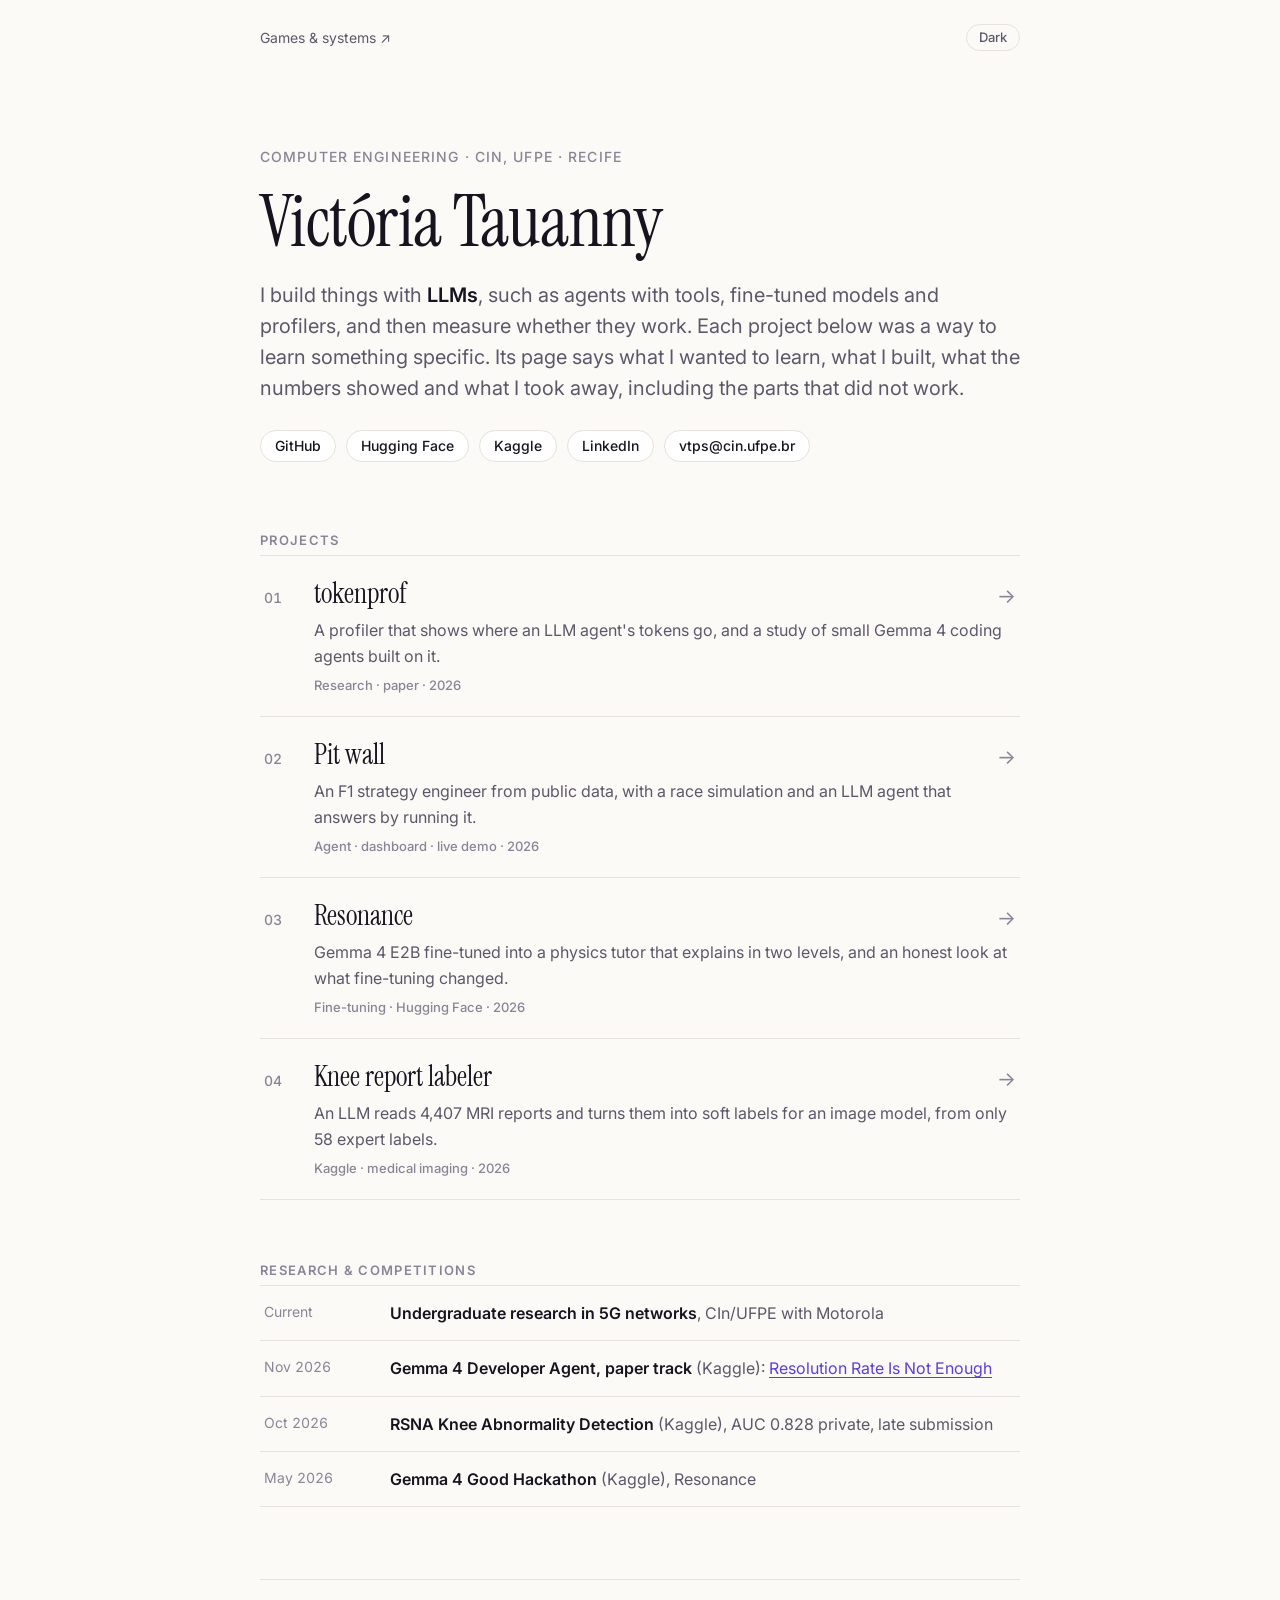
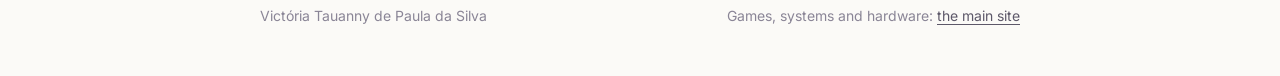
==== ai/index.html @ d6186403 "Página de IA: lista de projetos e uma página por projeto, novo visual" ====
<!doctype html>
<html lang="en">
<head>
<meta charset="utf-8">
<meta name="viewport" content="width=device-width, initial-scale=1">
<title>Victória Tauanny · AI &amp; ML</title>
<meta name="description" content="LLM agents, fine-tuning, profiling and evaluation: projects by Victória Tauanny.">
<link rel="preconnect" href="https://fonts.googleapis.com">
<link rel="preconnect" href="https://fonts.gstatic.com" crossorigin>
<link rel="stylesheet" href="https://fonts.googleapis.com/css2?family=Instrument+Serif&family=Inter:wght@400;500;600&display=swap">
<link rel="stylesheet" href="style.css">
<script>try{var t=localStorage.getItem("theme");if(t==="dark"||t==="light")document.documentElement.setAttribute("data-theme",t)}catch(e){}</script>
</head>
<body>
<div class="page">
  <div class="topbar">
    <a href="../">Games &amp; systems ↗</a>
    <button class="theme" id="theme-toggle" type="button" aria-label="Switch between light and dark theme">Dark</button>
  </div>

  <header class="hero">
    <div class="kicker">Computer Engineering · CIn, UFPE · Recife</div>
    <h1>Victória Tauanny</h1>
    <p class="lede">I build things with <strong>LLMs</strong>, such as agents with tools, fine-tuned models and profilers, and then measure whether they work. Each project below was a way to learn something specific. Its page says what I wanted to learn, what I built, what the numbers showed and what I took away, including the parts that did not work.</p>
    <div class="links">
      <a class="pill" href="https://github.com/victoriaT19" target="_blank" rel="noopener">GitHub</a>
      <a class="pill" href="https://huggingface.co/vtaua" target="_blank" rel="noopener">Hugging Face</a>
      <a class="pill" href="https://www.kaggle.com/victoriatauanny" target="_blank" rel="noopener">Kaggle</a>
      <a class="pill" href="https://www.linkedin.com/in/victoria-tauanny/" target="_blank" rel="noopener">LinkedIn</a>
      <a class="pill" href="mailto:vtps@cin.ufpe.br">vtps@cin.ufpe.br</a>
    </div>
  </header>

  <div class="section-label">Projects</div>
  <ul class="projects">
    <li><a href="tokenprof/">
      <span class="n">01</span><span class="t">tokenprof</span><span class="go" aria-hidden="true">→</span>
      <span class="d">A profiler that shows where an LLM agent's tokens go, and a study of small Gemma 4 coding agents built on it.</span>
      <span class="m">Research · paper · 2026</span>
    </a></li>
    <li><a href="pit-wall/">
      <span class="n">02</span><span class="t">Pit wall</span><span class="go" aria-hidden="true">→</span>
      <span class="d">An F1 strategy engineer from public data, with a race simulation and an LLM agent that answers by running it.</span>
      <span class="m">Agent · dashboard · live demo · 2026</span>
    </a></li>
    <li><a href="resonance/">
      <span class="n">03</span><span class="t">Resonance</span><span class="go" aria-hidden="true">→</span>
      <span class="d">Gemma 4 E2B fine-tuned into a physics tutor that explains in two levels, and an honest look at what fine-tuning changed.</span>
      <span class="m">Fine-tuning · Hugging Face · 2026</span>
    </a></li>
    <li><a href="knee-report-labeler/">
      <span class="n">04</span><span class="t">Knee report labeler</span><span class="go" aria-hidden="true">→</span>
      <span class="d">An LLM reads 4,407 MRI reports and turns them into soft labels for an image model, from only 58 expert labels.</span>
      <span class="m">Kaggle · medical imaging · 2026</span>
    </a></li>
  </ul>

  <div class="section-label">Research &amp; competitions</div>
  <ul class="plain">
    <li><span class="when">Current</span><span class="what"><b>Undergraduate research in 5G networks</b>, CIn/UFPE with Motorola</span></li>
    <li><span class="when">Nov 2026</span><span class="what"><b>Gemma 4 Developer Agent, paper track</b> (Kaggle): <a href="https://www.kaggle.com/competitions/gemma-4-developer-agent-paper/writeups/resolution-rate-is-not-enough-profiling-small-gem" target="_blank" rel="noopener">Resolution Rate Is Not Enough</a></span></li>
    <li><span class="when">Oct 2026</span><span class="what"><b>RSNA Knee Abnormality Detection</b> (Kaggle), AUC 0.828 private, late submission</span></li>
    <li><span class="when">May 2026</span><span class="what"><b>Gemma 4 Good Hackathon</b> (Kaggle), Resonance</span></li>
  </ul>

  <footer>
    <span>Victória Tauanny de Paula da Silva</span>
    <span>Games, systems and hardware: <a href="../">the main site</a></span>
  </footer>
</div>
<script src="site.js"></script>
</body>
</html>
---- ai/style.css ----
/* AI & ML pages: editorial and quiet. Serif display, sans body, one accent. */
:root {
  --bg: #fbfaf7; --surface: #ffffff; --ink: #17141f; --muted: #5d5869; --faint: #8a8596;
  --line: #e6e2dc; --accent: #5b3fd6; --accent-soft: #efebff; --mark: #fff3b0;
  --f-display: "Instrument Serif", Georgia, "Times New Roman", serif;
  --f-body: "Inter", "Segoe UI", system-ui, sans-serif;
  color-scheme: light;
}
:root[data-theme="dark"] {
  --bg: #100e16; --surface: #17141f; --ink: #f2f0f7; --muted: #b3aec0; --faint: #847f92;
  --line: #2a2634; --accent: #a996ff; --accent-soft: #221d36; --mark: #3a3420;
  color-scheme: dark;
}
@media (prefers-color-scheme: dark) {
  :root:not([data-theme="light"]) {
    --bg: #100e16; --surface: #17141f; --ink: #f2f0f7; --muted: #b3aec0; --faint: #847f92;
    --line: #2a2634; --accent: #a996ff; --accent-soft: #221d36; --mark: #3a3420;
    color-scheme: dark;
  }
}

* { box-sizing: border-box; }
html { scroll-behavior: smooth; }
body {
  margin: 0; background: var(--bg); color: var(--ink);
  font: 400 17px/1.65 var(--f-body);
  padding-left: max(20px, env(safe-area-inset-left, 0px));
  padding-right: max(20px, env(safe-area-inset-right, 0px));
  -webkit-font-smoothing: antialiased;
}
a { color: var(--accent); text-decoration-thickness: 1px; text-underline-offset: 3px; }
a:hover { text-decoration-thickness: 2px; }
a:focus-visible, button:focus-visible { outline: 2px solid var(--accent); outline-offset: 3px; border-radius: 4px; }
.page { max-width: 760px; margin: 0 auto; }

.topbar { display: flex; justify-content: space-between; align-items: center; gap: 16px; padding-block: 24px 0; font-size: 14px; }
.topbar a { color: var(--muted); text-decoration: none; }
.topbar a:hover { color: var(--ink); }
.theme { background: none; border: 1px solid var(--line); color: var(--muted); border-radius: 999px; padding: 6px 12px; font: 500 13px/1 var(--f-body); cursor: pointer; }
.theme:hover { color: var(--ink); border-color: var(--muted); }

h1, h2 { font-family: var(--f-display); font-weight: 400; letter-spacing: -0.01em; }
h1 { font-size: clamp(44px, 8vw, 72px); line-height: 1.02; margin: 0; text-wrap: balance; }
h2 { font-size: 32px; line-height: 1.15; margin: 56px 0 14px; }
h3 { font: 600 17px/1.4 var(--f-body); margin: 28px 0 6px; }
p { margin: 0 0 14px; }
.kicker { font: 500 14px/1.4 var(--f-body); color: var(--faint); text-transform: uppercase; letter-spacing: .08em; margin-bottom: 18px; }
.lede { font-size: 20px; line-height: 1.55; color: var(--muted); margin: 22px 0 0; max-width: 40em; }
.lede strong { color: var(--ink); font-weight: 600; }

/* Links row */
.links { display: flex; flex-wrap: wrap; gap: 8px 10px; margin-top: 26px; }
.pill { display: inline-flex; align-items: center; gap: 6px; padding: 8px 14px; border: 1px solid var(--line); border-radius: 999px;
  color: var(--ink); text-decoration: none; font: 500 14px/1 var(--f-body); background: var(--surface); }
.pill:hover { border-color: var(--accent); color: var(--accent); }
.pill.primary { background: var(--accent); border-color: var(--accent); color: var(--bg); }
.pill.primary:hover { filter: brightness(1.08); color: var(--bg); }

header.hero { padding-block: clamp(48px, 9vw, 96px) 8px; }

/* Index: project list */
.section-label { font: 600 13px/1 var(--f-body); color: var(--faint); text-transform: uppercase; letter-spacing: .1em; margin: 64px 0 8px; }
.projects { list-style: none; margin: 0; padding: 0; border-top: 1px solid var(--line); }
.projects li { border-bottom: 1px solid var(--line); }
.projects a { display: grid; grid-template-columns: 34px minmax(0, 1fr) auto; gap: 4px 16px; align-items: baseline;
  padding: 22px 4px; text-decoration: none; color: var(--ink); transition: background .15s; }
.projects a:hover { background: var(--accent-soft); }
.projects .n { font: 500 14px/1 var(--f-body); color: var(--faint); font-variant-numeric: tabular-nums; }
.projects .t { font: 400 28px/1.15 var(--f-display); }
.projects .go { font-size: 20px; color: var(--faint); transition: transform .15s, color .15s; }
.projects a:hover .go { transform: translateX(4px); color: var(--accent); }
.projects .d { grid-column: 2 / 4; color: var(--muted); font-size: 16px; }
.projects .m { grid-column: 2 / 4; font: 500 13px/1.4 var(--f-body); color: var(--faint); margin-top: 2px; }

.plain { list-style: none; margin: 0; padding: 0; border-top: 1px solid var(--line); }
.plain li { display: grid; grid-template-columns: 110px minmax(0, 1fr); gap: 2px 16px; padding: 14px 4px; border-bottom: 1px solid var(--line); font-size: 16px; }
.plain .when { color: var(--faint); font-size: 14px; font-variant-numeric: tabular-nums; }
.plain .what { color: var(--muted); }
.plain .what b { color: var(--ink); font-weight: 600; }

/* Project page */
.back { font-size: 14px; }
.facts { display: grid; grid-template-columns: repeat(auto-fit, minmax(min(100%, 200px), 1fr)); gap: 1px; margin-top: 40px;
  background: var(--line); border: 1px solid var(--line); border-radius: 14px; overflow: hidden; }
.fact { background: var(--surface); padding: 18px 20px; }
.fact b { display: block; font: 400 34px/1.05 var(--f-display); color: var(--ink); font-variant-numeric: tabular-nums; }
.fact span { display: block; font-size: 14px; line-height: 1.45; color: var(--muted); margin-top: 6px; }
.prose ul, .prose ol { padding-left: 22px; margin: 0 0 14px; }
.prose li { margin-bottom: 6px; }
.prose li::marker { color: var(--faint); }
.prose strong { font-weight: 600; }
.prose mark { background: var(--mark); color: inherit; padding: 0 2px; border-radius: 3px; }
.learned { list-style: none; padding: 0; counter-reset: l; }
.learned li { counter-increment: l; position: relative; padding-left: 40px; margin-bottom: 14px; }
.learned li::before { content: counter(l); position: absolute; left: 0; top: 1px; width: 26px; height: 26px; border-radius: 50%;
  background: var(--accent-soft); color: var(--accent); font: 600 13px/26px var(--f-body); text-align: center; }
table { width: 100%; border-collapse: collapse; font-size: 15px; margin: 6px 0 18px; font-variant-numeric: tabular-nums; }
th, td { text-align: left; padding: 9px 10px; border-bottom: 1px solid var(--line); vertical-align: top; }
th { font-weight: 600; color: var(--muted); font-size: 13px; text-transform: uppercase; letter-spacing: .05em; }
td.num, th.num { text-align: right; }
.table-wrap { overflow-x: auto; }
.tags { display: flex; flex-wrap: wrap; gap: 6px; margin-top: 10px; padding: 0; list-style: none; }
.tags li { font: 500 13px/1 var(--f-body); color: var(--muted); padding: 6px 10px; border-radius: 999px; background: var(--accent-soft); }
.next { display: flex; justify-content: space-between; gap: 16px; flex-wrap: wrap; margin-top: 64px; padding-top: 22px; border-top: 1px solid var(--line); font-size: 15px; }

footer { margin-top: 72px; padding-block: 24px 48px; border-top: 1px solid var(--line); color: var(--faint); font-size: 14px;
  display: flex; flex-wrap: wrap; justify-content: space-between; gap: 10px; }
footer a { color: var(--muted); }

@media (max-width: 560px) {
  .projects a { grid-template-columns: minmax(0, 1fr) auto; }
  .projects .n { display: none; }
  .projects .d, .projects .m { grid-column: 1 / 3; }
  .plain li { grid-template-columns: minmax(0, 1fr); }
  h2 { font-size: 28px; margin-top: 44px; }
}
@media (prefers-reduced-motion: reduce) { * { transition: none !important; scroll-behavior: auto !important; } }
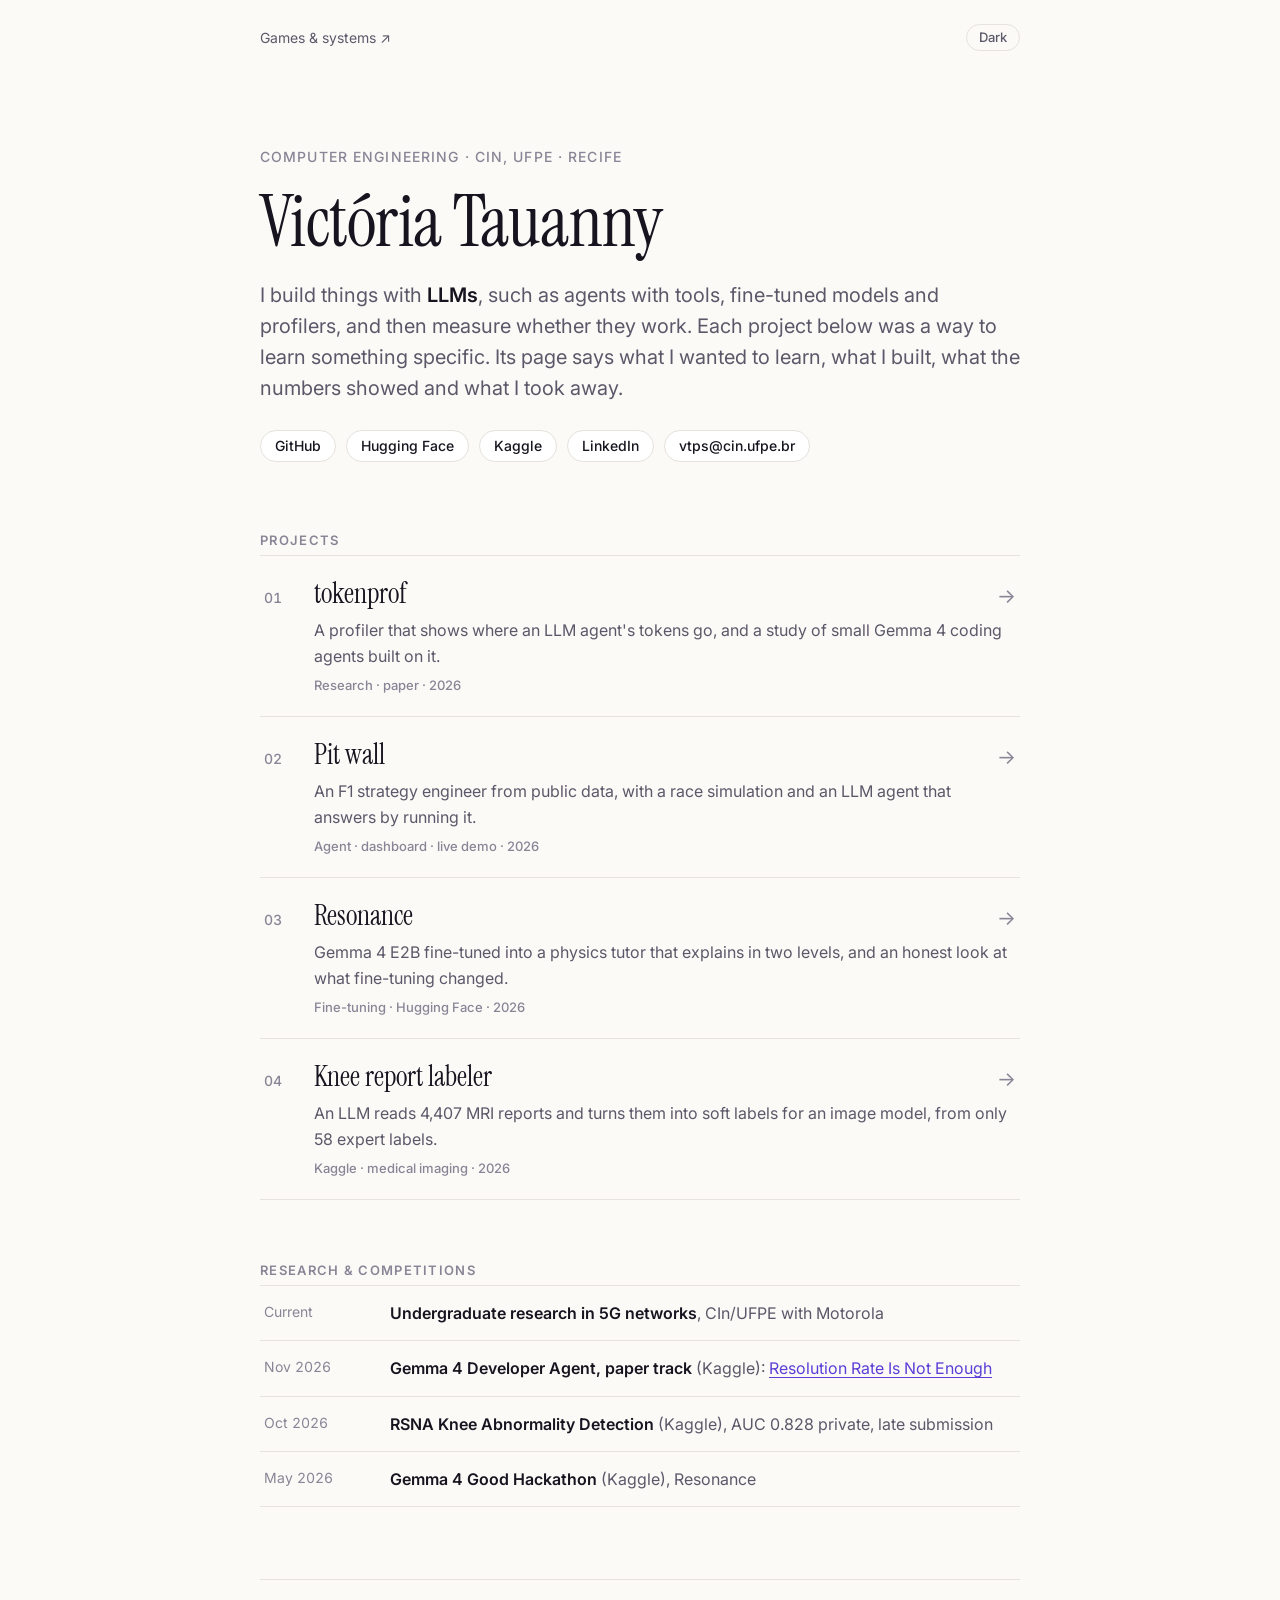
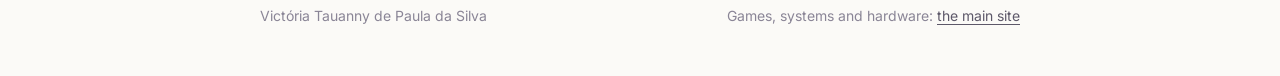
==== commit 604f6cd6: "Página de IA: texto de abertura mais curto" ====
--- a/ai/index.html
+++ b/ai/index.html
@@ -21,7 +21,7 @@
   <header class="hero">
     <div class="kicker">Computer Engineering · CIn, UFPE · Recife</div>
     <h1>Victória Tauanny</h1>
-    <p class="lede">I build things with <strong>LLMs</strong>, such as agents with tools, fine-tuned models and profilers, and then measure whether they work. Each project below was a way to learn something specific. Its page says what I wanted to learn, what I built, what the numbers showed and what I took away, including the parts that did not work.</p>
+    <p class="lede">I build things with <strong>LLMs</strong>, such as agents with tools, fine-tuned models and profilers, and then measure whether they work. Each project below was a way to learn something specific. Its page says what I wanted to learn, what I built, what the numbers showed and what I took away.</p>
     <div class="links">
       <a class="pill" href="https://github.com/victoriaT19" target="_blank" rel="noopener">GitHub</a>
       <a class="pill" href="https://huggingface.co/vtaua" target="_blank" rel="noopener">Hugging Face</a>
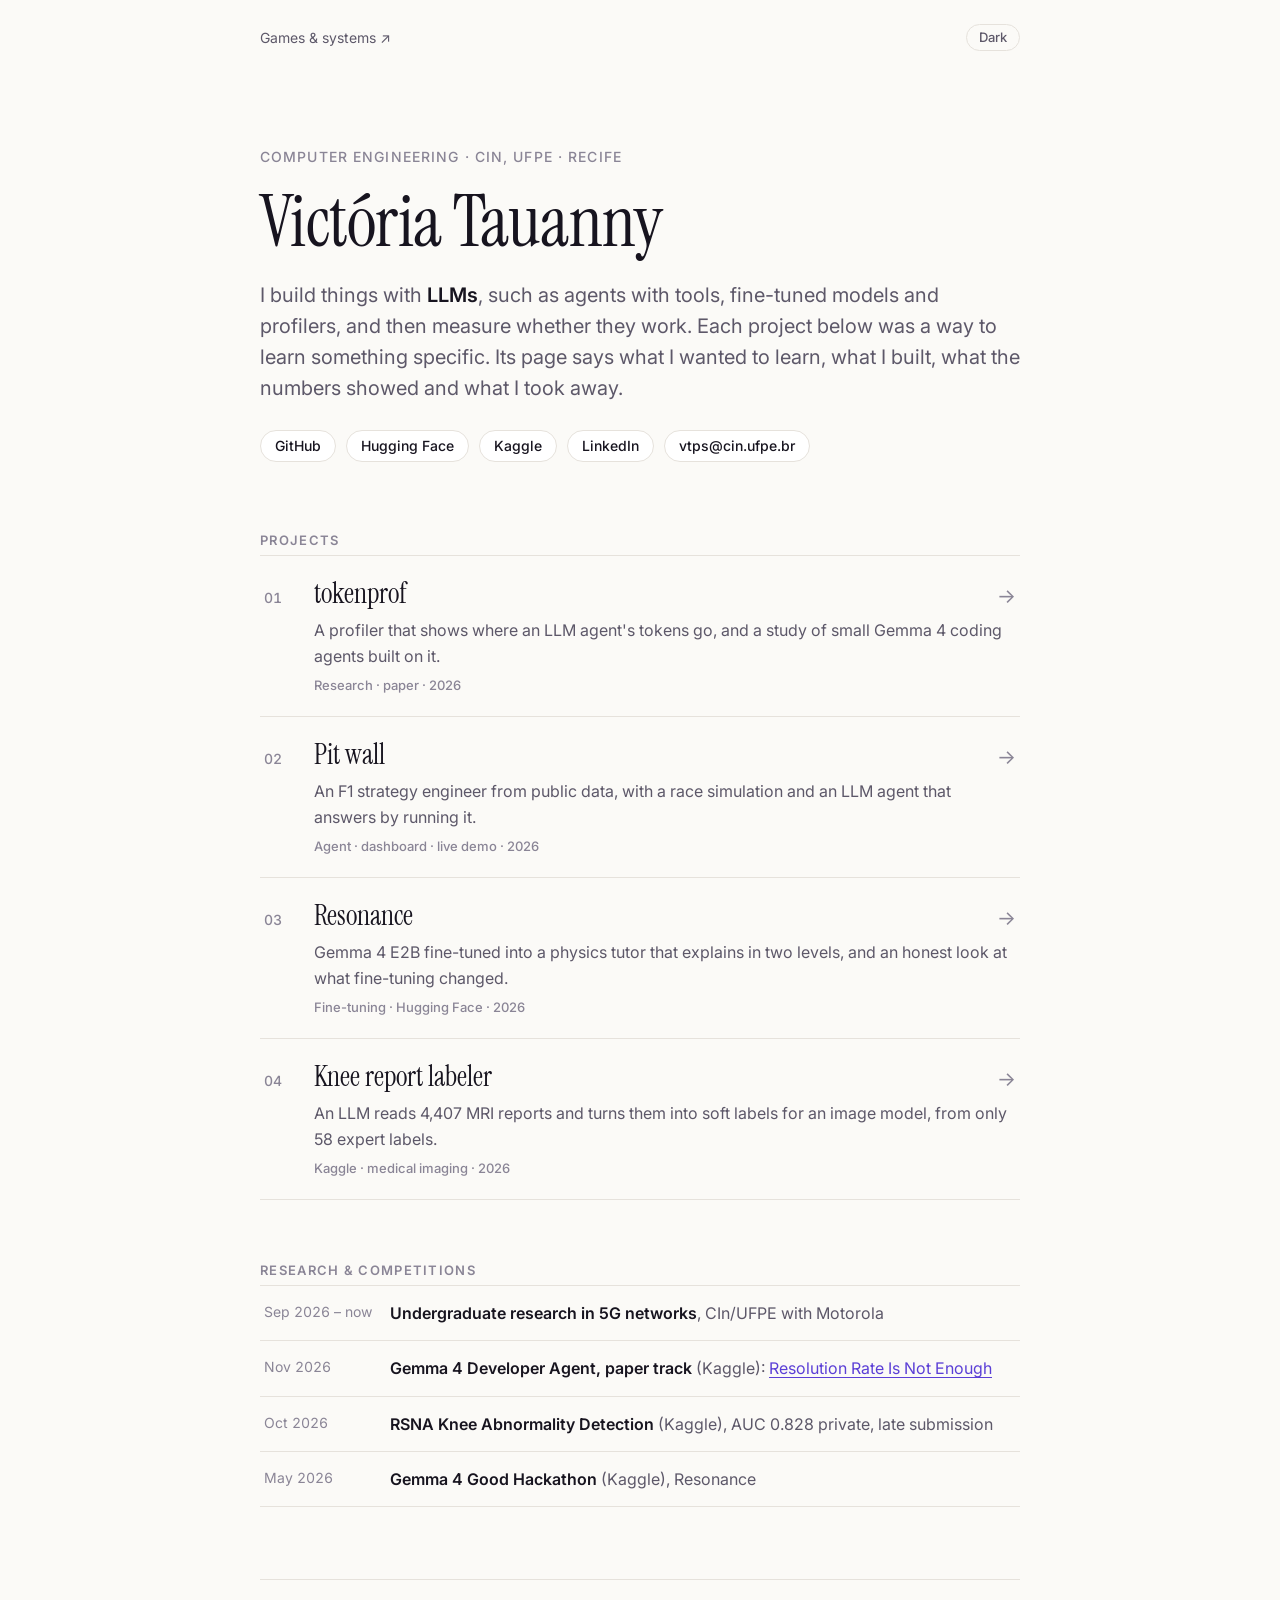
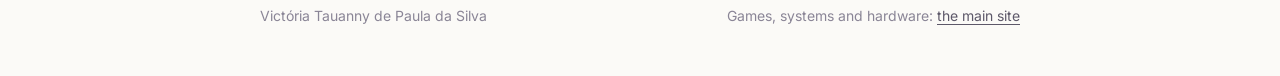
==== commit d3a63b48: "Site principal: tokenprof, Pit wall e knee-report-labeler; data da IC" ====
--- a/ai/index.html
+++ b/ai/index.html
@@ -57,7 +57,7 @@
 
   <div class="section-label">Research &amp; competitions</div>
   <ul class="plain">
-    <li><span class="when">Current</span><span class="what"><b>Undergraduate research in 5G networks</b>, CIn/UFPE with Motorola</span></li>
+    <li><span class="when">Sep 2026 – now</span><span class="what"><b>Undergraduate research in 5G networks</b>, CIn/UFPE with Motorola</span></li>
     <li><span class="when">Nov 2026</span><span class="what"><b>Gemma 4 Developer Agent, paper track</b> (Kaggle): <a href="https://www.kaggle.com/competitions/gemma-4-developer-agent-paper/writeups/resolution-rate-is-not-enough-profiling-small-gem" target="_blank" rel="noopener">Resolution Rate Is Not Enough</a></span></li>
     <li><span class="when">Oct 2026</span><span class="what"><b>RSNA Knee Abnormality Detection</b> (Kaggle), AUC 0.828 private, late submission</span></li>
     <li><span class="when">May 2026</span><span class="what"><b>Gemma 4 Good Hackathon</b> (Kaggle), Resonance</span></li>
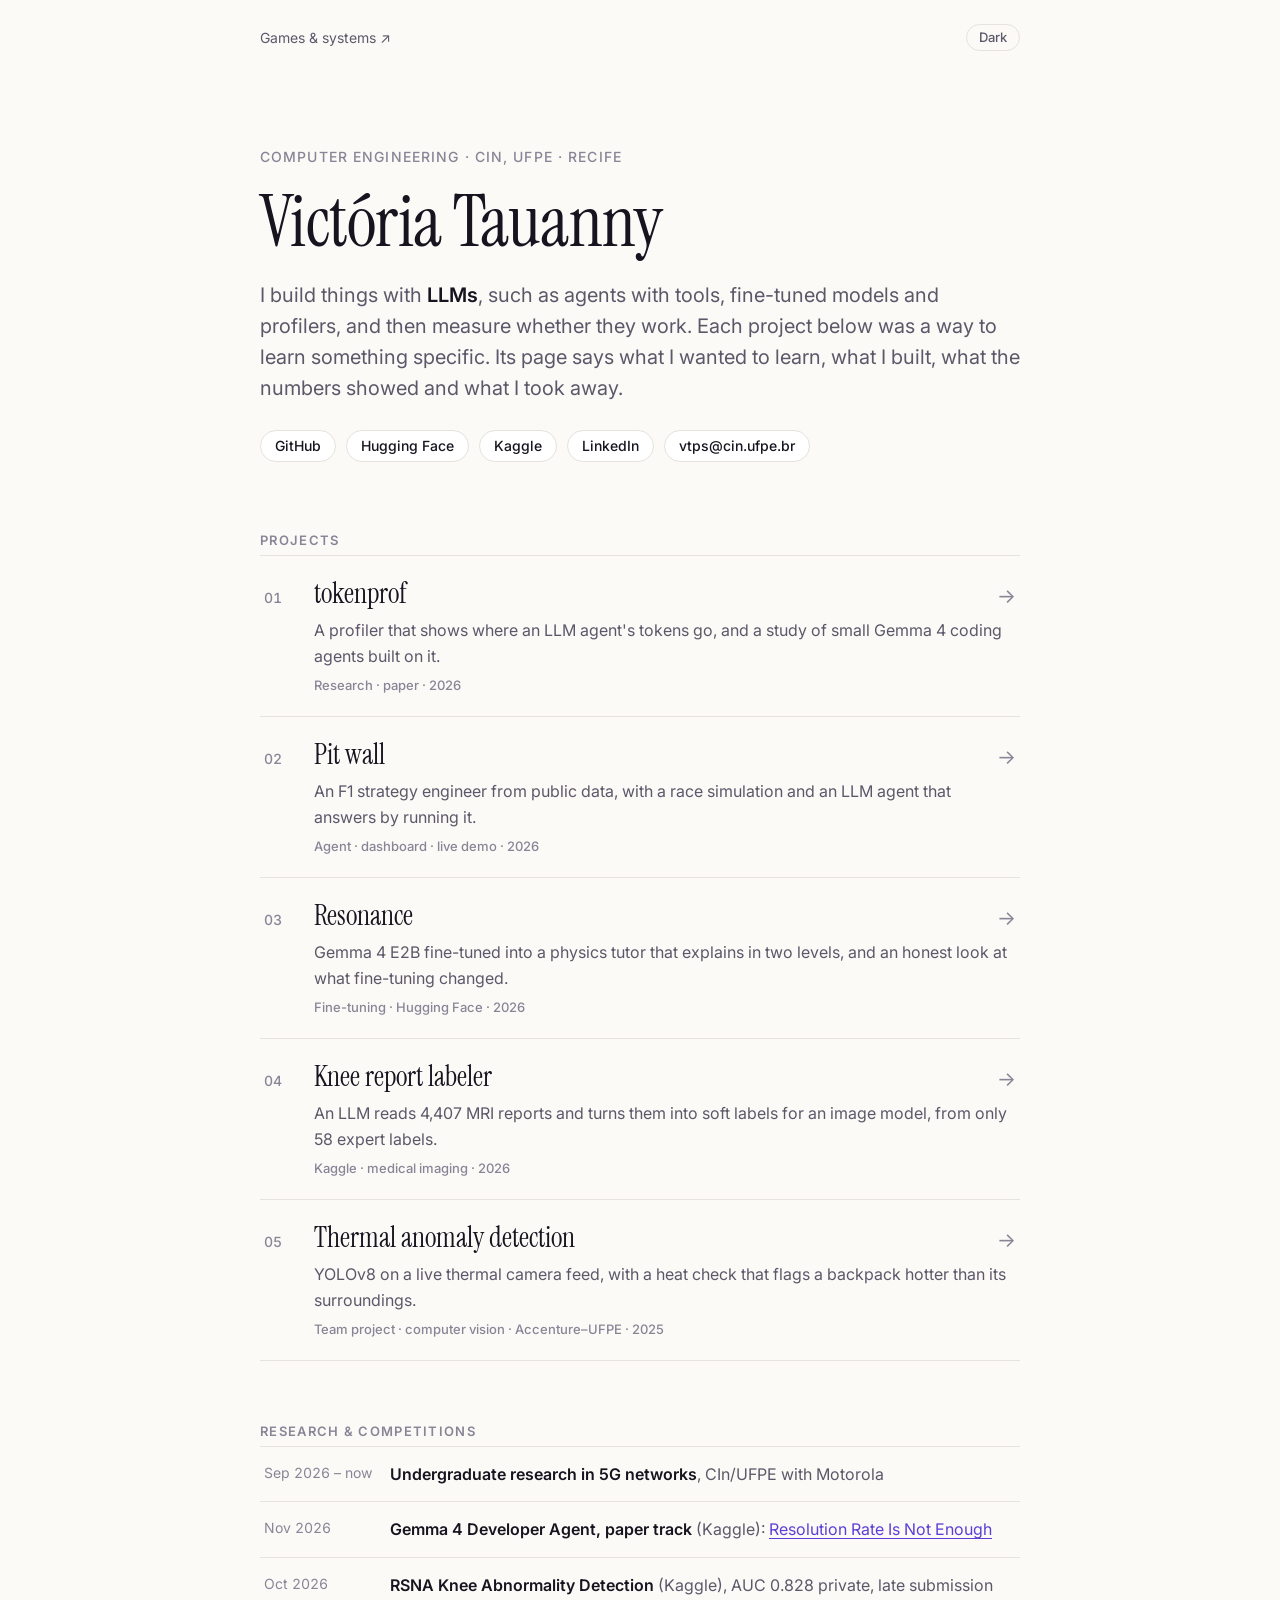
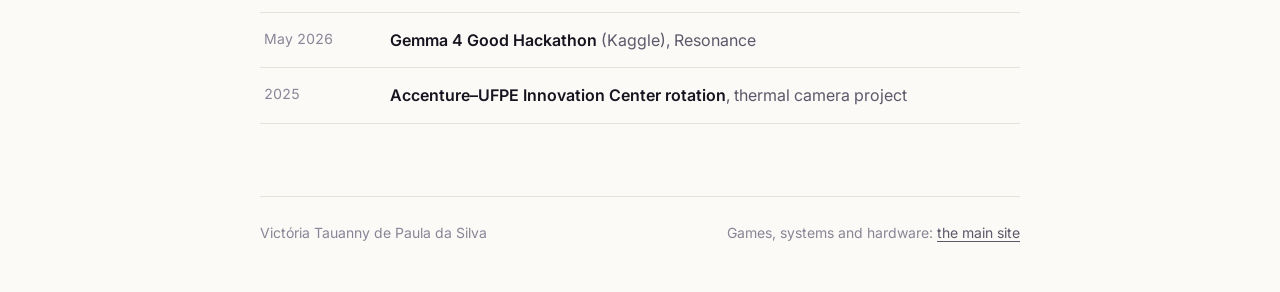
==== commit e30ba20b: "Página de IA: projeto de detecção de anomalia térmica" ====
--- a/ai/index.html
+++ b/ai/index.html
@@ -53,6 +53,11 @@
       <span class="d">An LLM reads 4,407 MRI reports and turns them into soft labels for an image model, from only 58 expert labels.</span>
       <span class="m">Kaggle · medical imaging · 2026</span>
     </a></li>
+    <li><a href="thermal-anomaly/">
+      <span class="n">05</span><span class="t">Thermal anomaly detection</span><span class="go" aria-hidden="true">→</span>
+      <span class="d">YOLOv8 on a live thermal camera feed, with a heat check that flags a backpack hotter than its surroundings.</span>
+      <span class="m">Team project · computer vision · Accenture–UFPE · 2025</span>
+    </a></li>
   </ul>
 
   <div class="section-label">Research &amp; competitions</div>
@@ -61,6 +66,7 @@
     <li><span class="when">Nov 2026</span><span class="what"><b>Gemma 4 Developer Agent, paper track</b> (Kaggle): <a href="https://www.kaggle.com/competitions/gemma-4-developer-agent-paper/writeups/resolution-rate-is-not-enough-profiling-small-gem" target="_blank" rel="noopener">Resolution Rate Is Not Enough</a></span></li>
     <li><span class="when">Oct 2026</span><span class="what"><b>RSNA Knee Abnormality Detection</b> (Kaggle), AUC 0.828 private, late submission</span></li>
     <li><span class="when">May 2026</span><span class="what"><b>Gemma 4 Good Hackathon</b> (Kaggle), Resonance</span></li>
+    <li><span class="when">2025</span><span class="what"><b>Accenture–UFPE Innovation Center rotation</b>, thermal camera project</span></li>
   </ul>
 
   <footer>
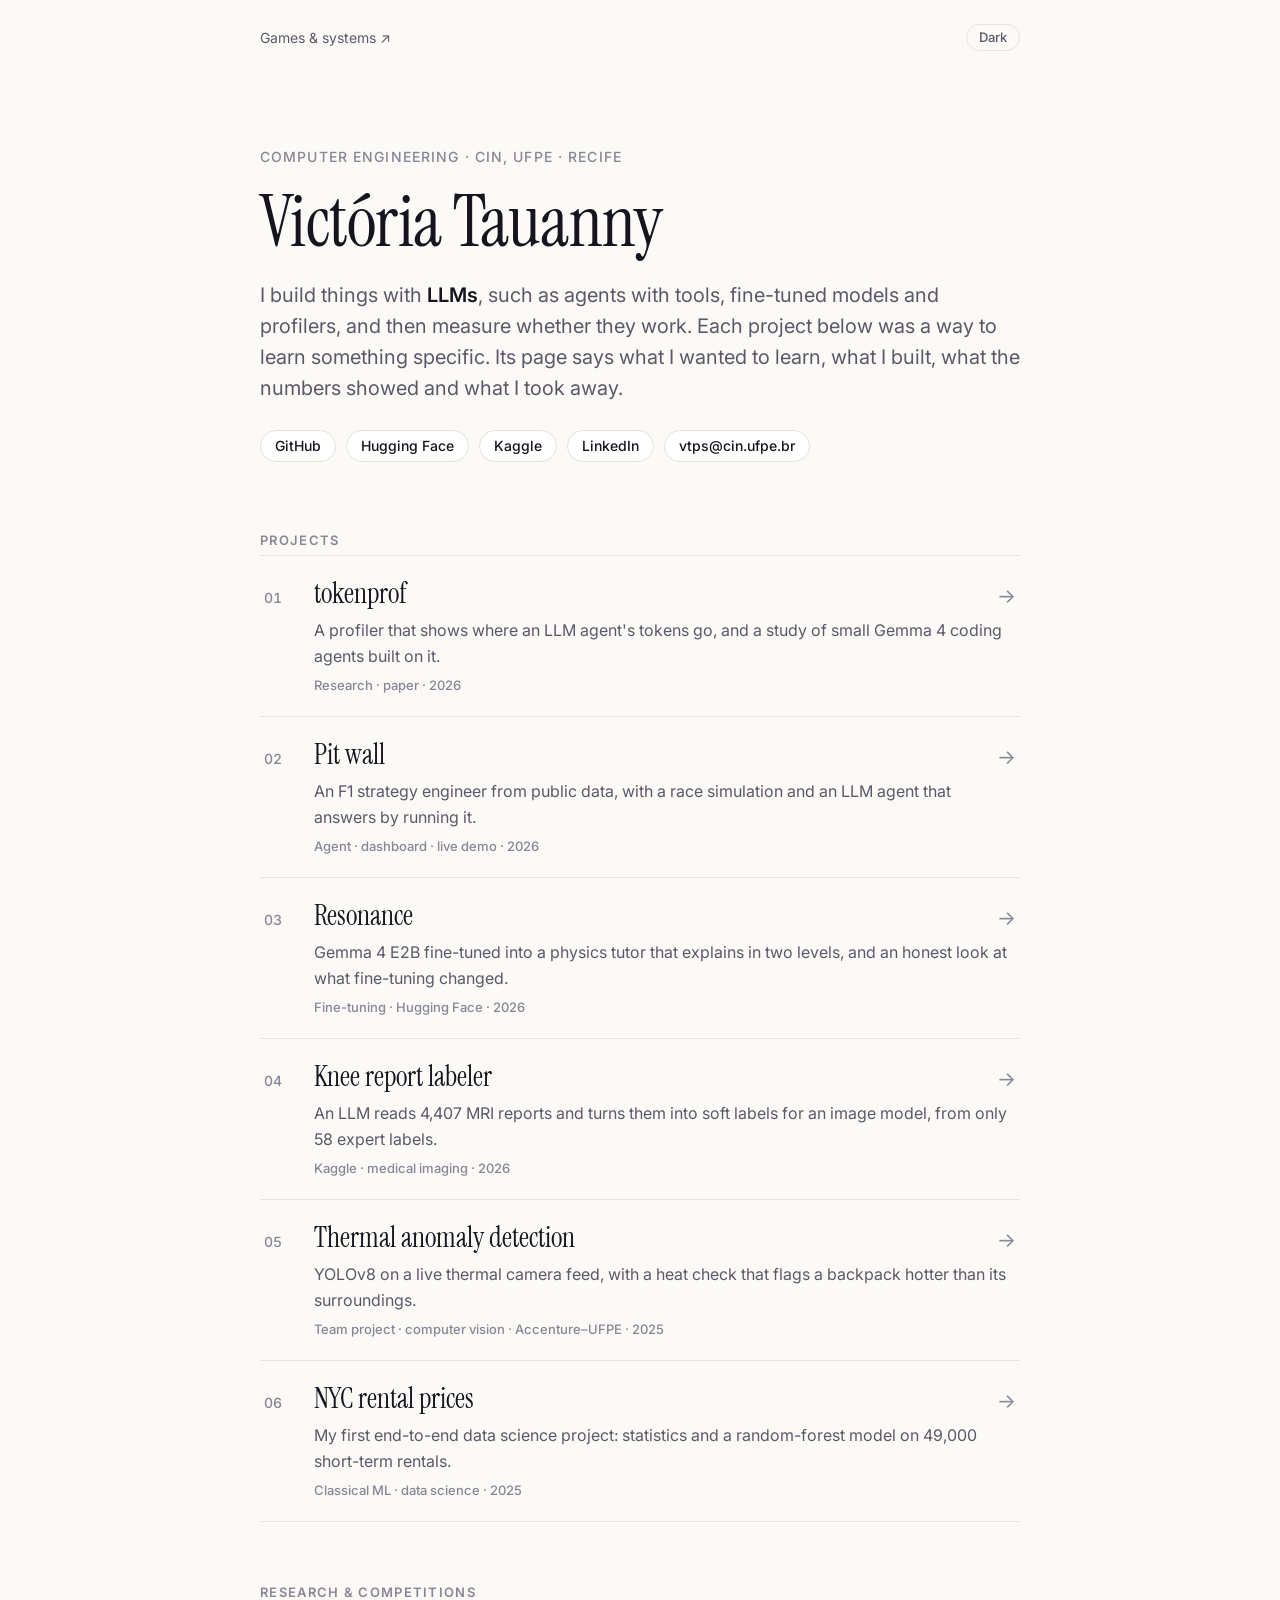
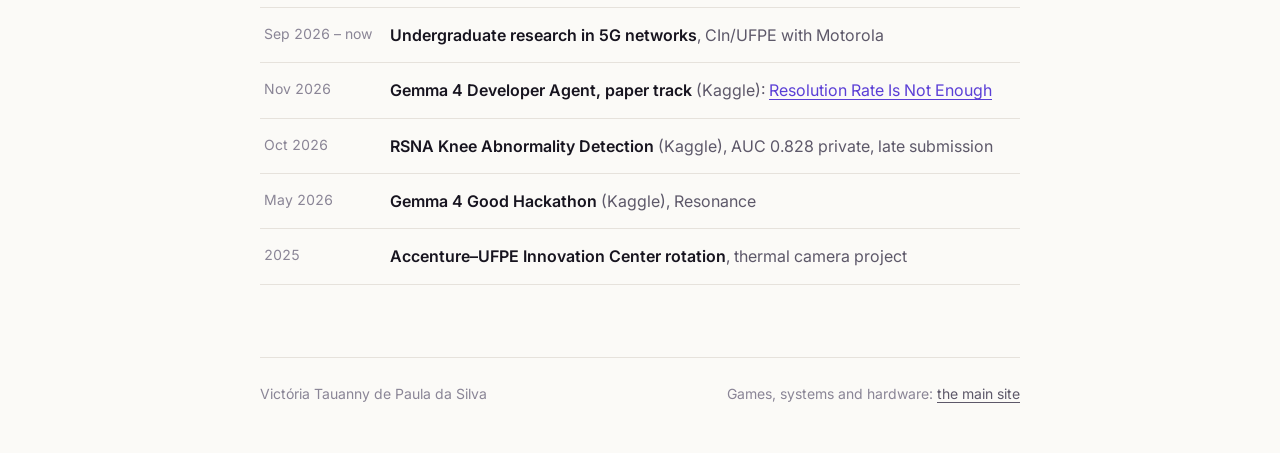
==== commit 7130fba6: "Página de IA: projeto de preços de aluguel em Nova York" ====
--- a/ai/index.html
+++ b/ai/index.html
@@ -58,6 +58,11 @@
       <span class="d">YOLOv8 on a live thermal camera feed, with a heat check that flags a backpack hotter than its surroundings.</span>
       <span class="m">Team project · computer vision · Accenture–UFPE · 2025</span>
     </a></li>
+    <li><a href="nyc-rental-prices/">
+      <span class="n">06</span><span class="t">NYC rental prices</span><span class="go" aria-hidden="true">→</span>
+      <span class="d">My first end-to-end data science project: statistics and a random-forest model on 49,000 short-term rentals.</span>
+      <span class="m">Classical ML · data science · 2025</span>
+    </a></li>
   </ul>
 
   <div class="section-label">Research &amp; competitions</div>
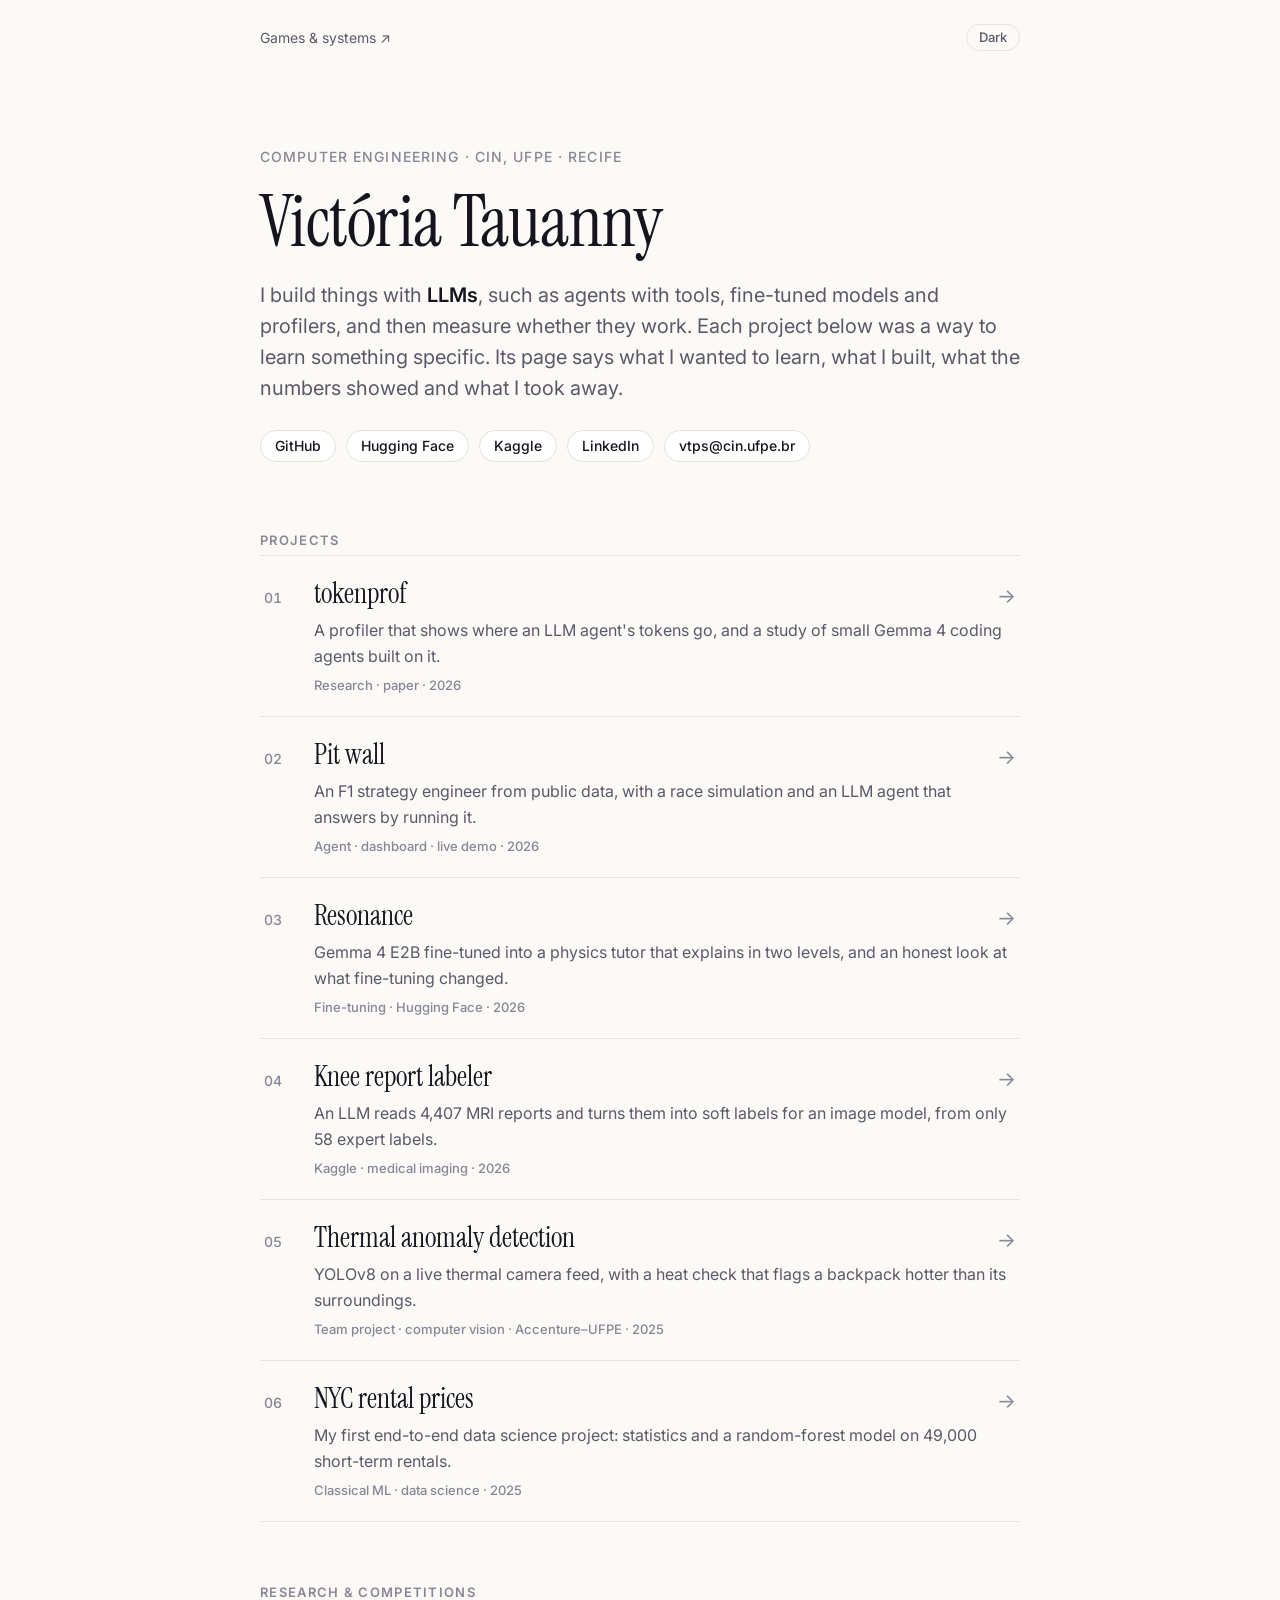
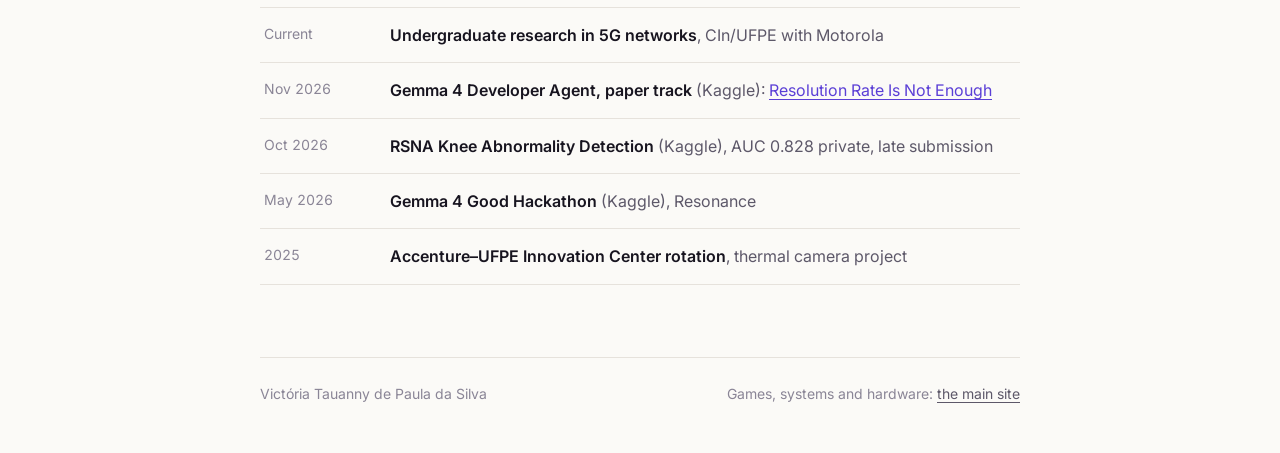
==== commit 3b9e500f: "Página de IA: IC como atual" ====
--- a/ai/index.html
+++ b/ai/index.html
@@ -67,7 +67,7 @@
 
   <div class="section-label">Research &amp; competitions</div>
   <ul class="plain">
-    <li><span class="when">Sep 2026 – now</span><span class="what"><b>Undergraduate research in 5G networks</b>, CIn/UFPE with Motorola</span></li>
+    <li><span class="when">Current</span><span class="what"><b>Undergraduate research in 5G networks</b>, CIn/UFPE with Motorola</span></li>
     <li><span class="when">Nov 2026</span><span class="what"><b>Gemma 4 Developer Agent, paper track</b> (Kaggle): <a href="https://www.kaggle.com/competitions/gemma-4-developer-agent-paper/writeups/resolution-rate-is-not-enough-profiling-small-gem" target="_blank" rel="noopener">Resolution Rate Is Not Enough</a></span></li>
     <li><span class="when">Oct 2026</span><span class="what"><b>RSNA Knee Abnormality Detection</b> (Kaggle), AUC 0.828 private, late submission</span></li>
     <li><span class="when">May 2026</span><span class="what"><b>Gemma 4 Good Hackathon</b> (Kaggle), Resonance</span></li>
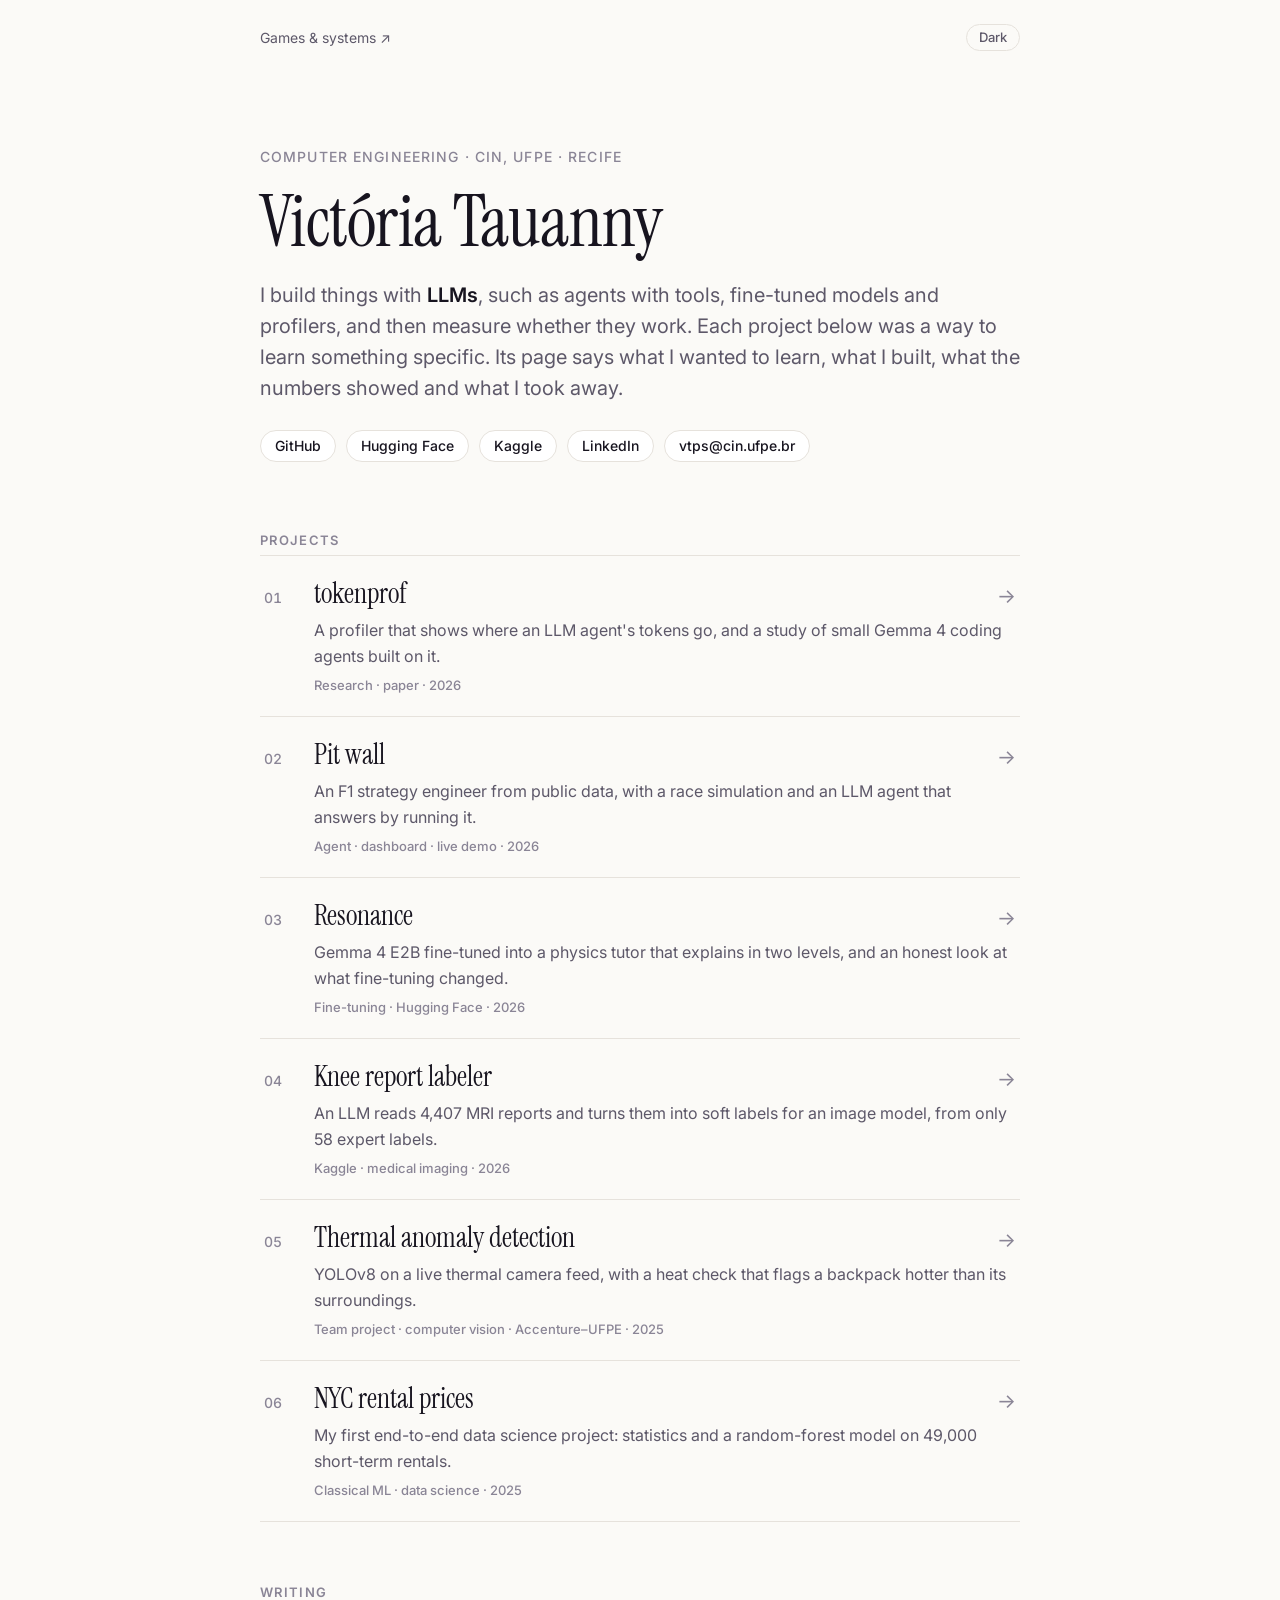
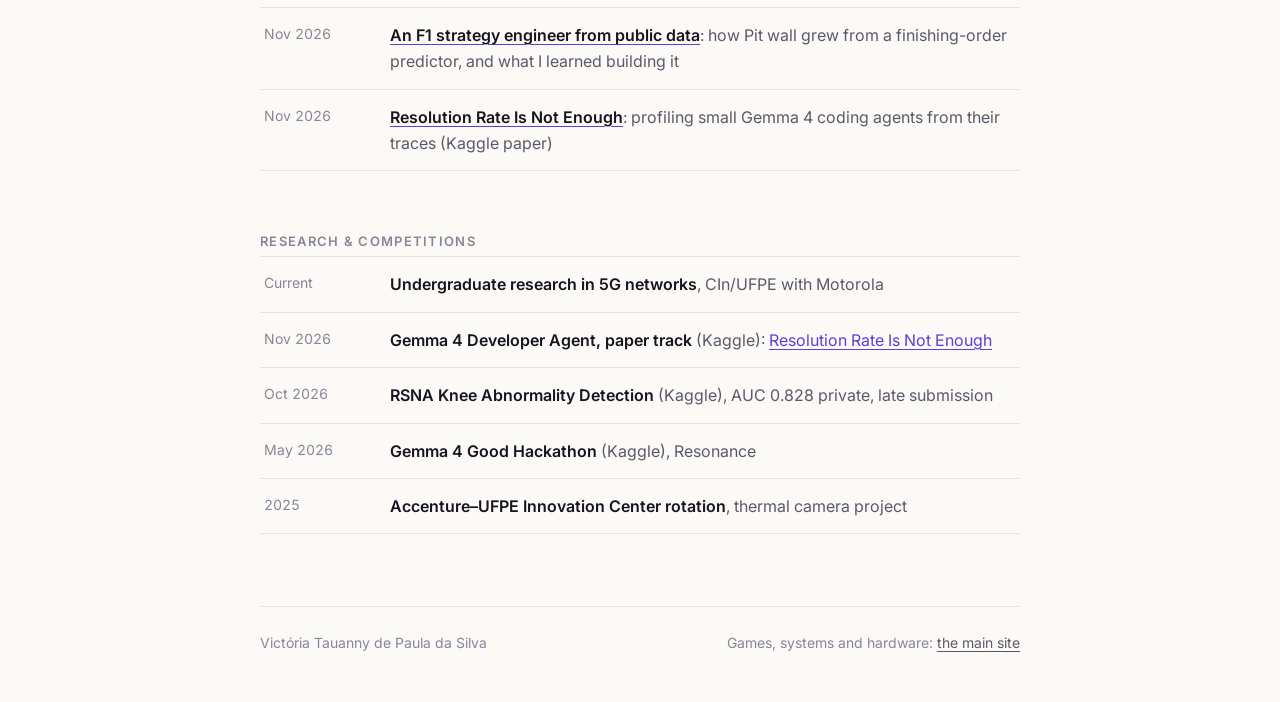
==== commit 8f151aaf: "Página de IA: artigo do Pit wall e seção Writing" ====
--- a/ai/index.html
+++ b/ai/index.html
@@ -65,6 +65,12 @@
     </a></li>
   </ul>
 
+  <div class="section-label">Writing</div>
+  <ul class="plain">
+    <li><span class="when">Nov 2026</span><span class="what"><a href="writing/f1-pit-wall/"><b>An F1 strategy engineer from public data</b></a>: how Pit wall grew from a finishing-order predictor, and what I learned building it</span></li>
+    <li><span class="when">Nov 2026</span><span class="what"><a href="https://www.kaggle.com/competitions/gemma-4-developer-agent-paper/writeups/resolution-rate-is-not-enough-profiling-small-gem" target="_blank" rel="noopener"><b>Resolution Rate Is Not Enough</b></a>: profiling small Gemma 4 coding agents from their traces (Kaggle paper)</span></li>
+  </ul>
+
   <div class="section-label">Research &amp; competitions</div>
   <ul class="plain">
     <li><span class="when">Current</span><span class="what"><b>Undergraduate research in 5G networks</b>, CIn/UFPE with Motorola</span></li>
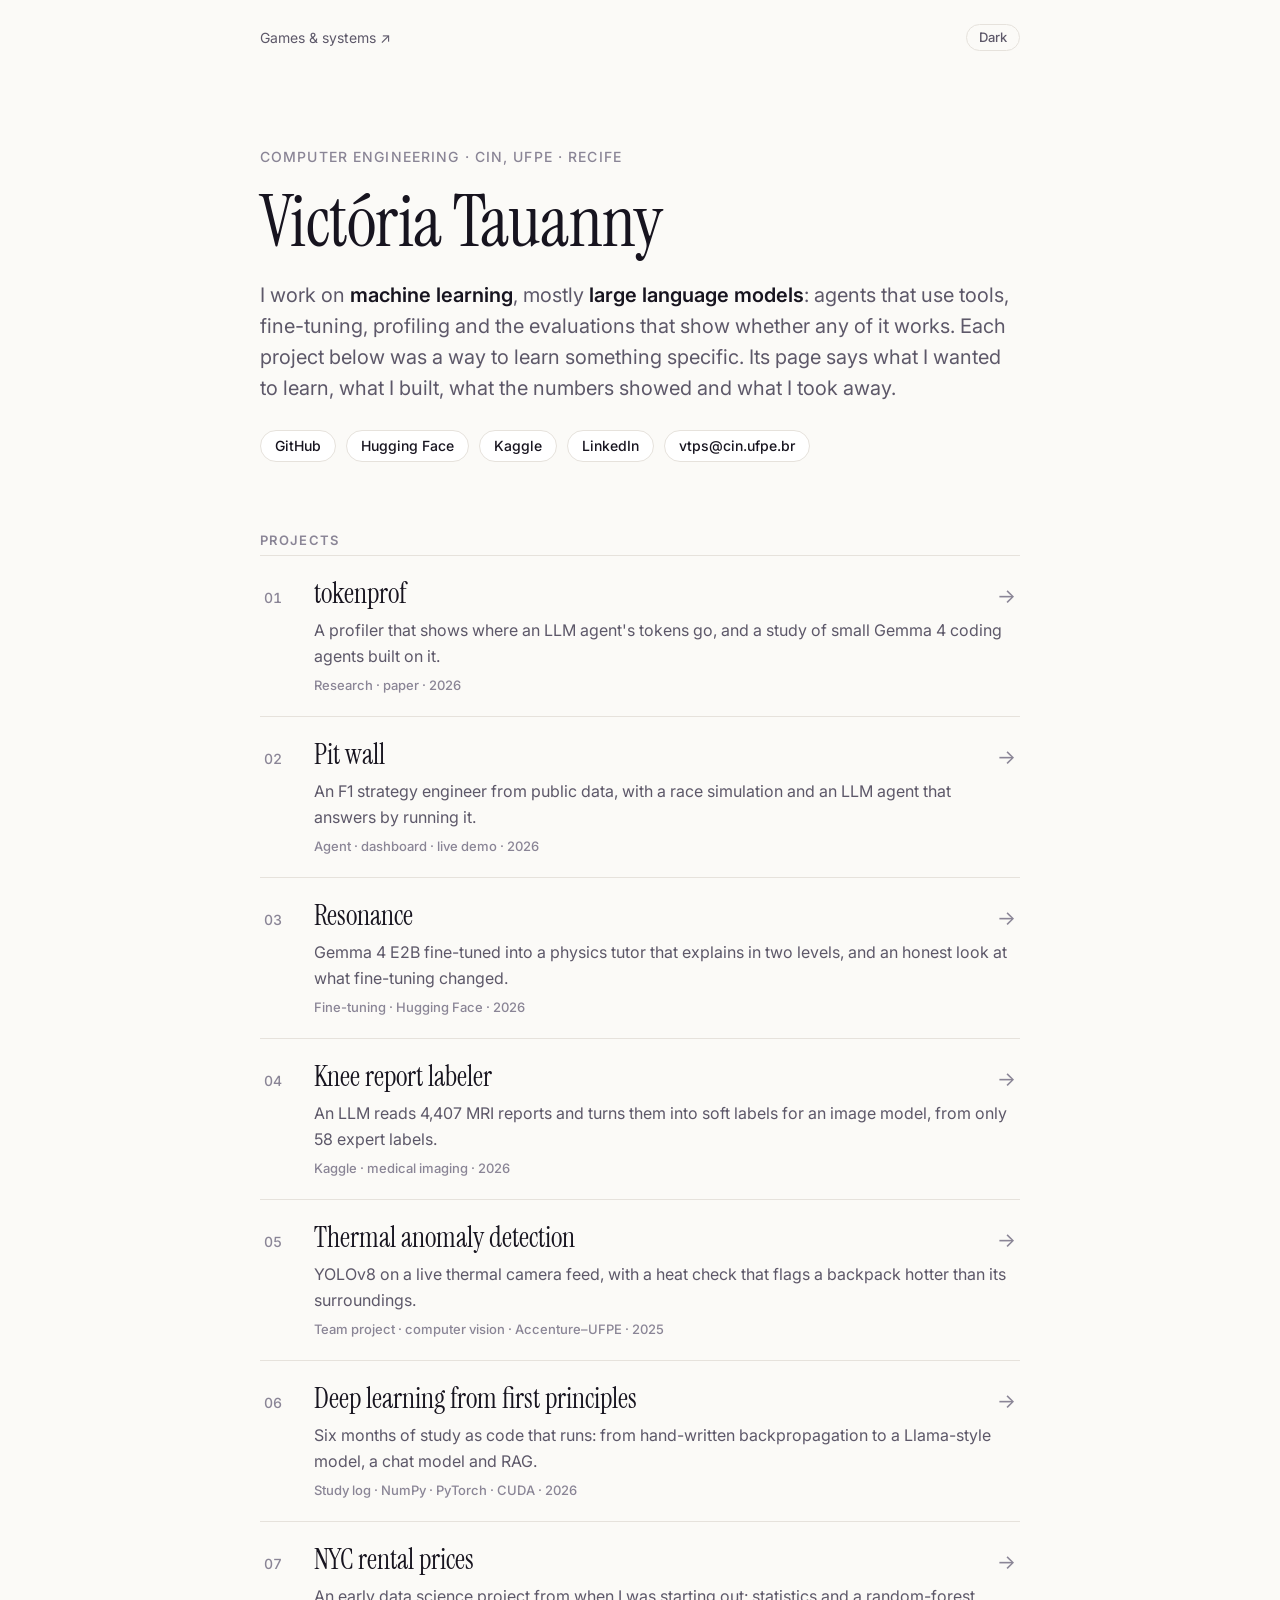
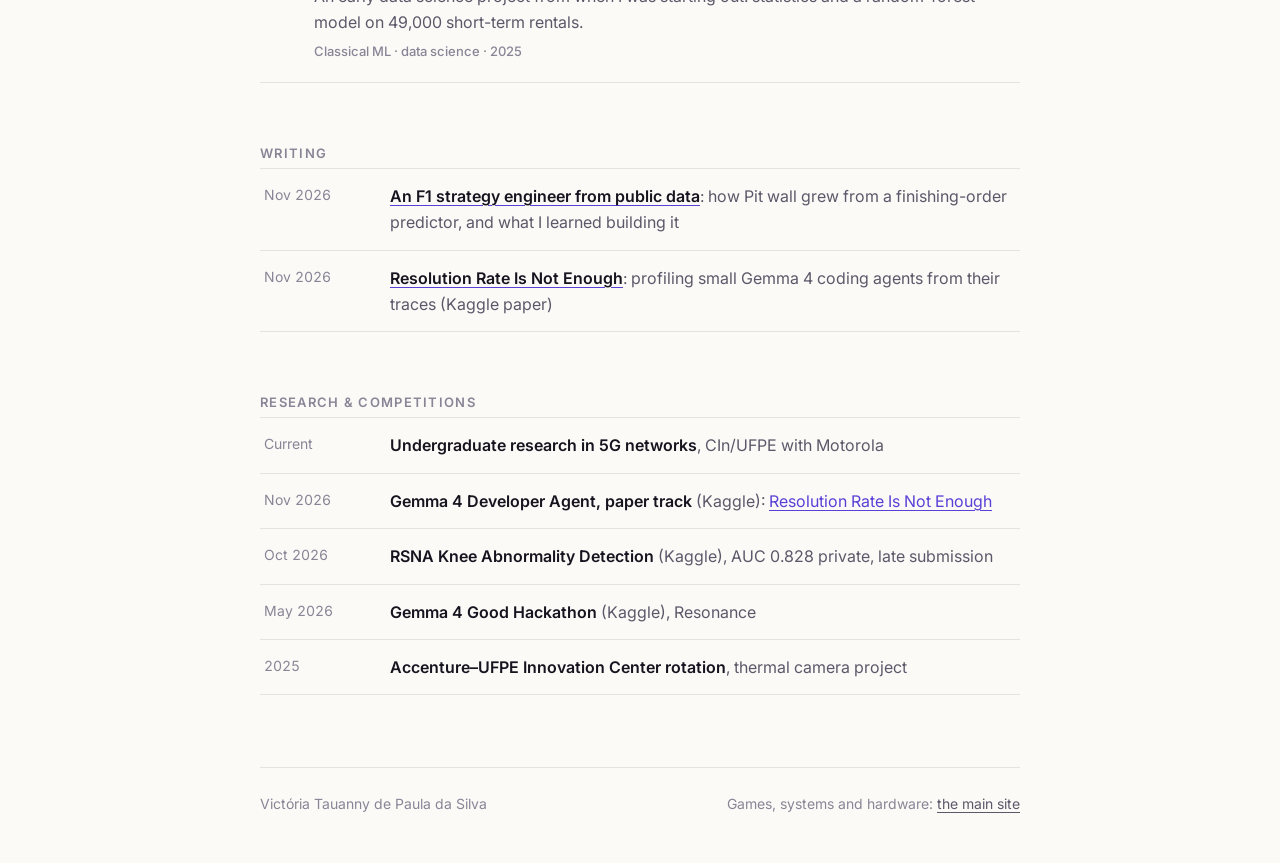
==== commit 859c0530: "Página de IA: estudo de deep learning (v3), nova abertura e descrição do NYC" ====
--- a/ai/index.html
+++ b/ai/index.html
@@ -21,7 +21,7 @@
   <header class="hero">
     <div class="kicker">Computer Engineering · CIn, UFPE · Recife</div>
     <h1>Victória Tauanny</h1>
-    <p class="lede">I build things with <strong>LLMs</strong>, such as agents with tools, fine-tuned models and profilers, and then measure whether they work. Each project below was a way to learn something specific. Its page says what I wanted to learn, what I built, what the numbers showed and what I took away.</p>
+    <p class="lede">I work on <strong>machine learning</strong>, mostly <strong>large language models</strong>: agents that use tools, fine-tuning, profiling and the evaluations that show whether any of it works. Each project below was a way to learn something specific. Its page says what I wanted to learn, what I built, what the numbers showed and what I took away.</p>
     <div class="links">
       <a class="pill" href="https://github.com/victoriaT19" target="_blank" rel="noopener">GitHub</a>
       <a class="pill" href="https://huggingface.co/vtaua" target="_blank" rel="noopener">Hugging Face</a>
@@ -58,9 +58,14 @@
       <span class="d">YOLOv8 on a live thermal camera feed, with a heat check that flags a backpack hotter than its surroundings.</span>
       <span class="m">Team project · computer vision · Accenture–UFPE · 2025</span>
     </a></li>
+    <li><a href="deep-learning-from-scratch/">
+      <span class="n">06</span><span class="t">Deep learning from first principles</span><span class="go" aria-hidden="true">→</span>
+      <span class="d">Six months of study as code that runs: from hand-written backpropagation to a Llama-style model, a chat model and RAG.</span>
+      <span class="m">Study log · NumPy · PyTorch · CUDA · 2026</span>
+    </a></li>
     <li><a href="nyc-rental-prices/">
-      <span class="n">06</span><span class="t">NYC rental prices</span><span class="go" aria-hidden="true">→</span>
-      <span class="d">My first end-to-end data science project: statistics and a random-forest model on 49,000 short-term rentals.</span>
+      <span class="n">07</span><span class="t">NYC rental prices</span><span class="go" aria-hidden="true">→</span>
+      <span class="d">An early data science project from when I was starting out: statistics and a random-forest model on 49,000 short-term rentals.</span>
       <span class="m">Classical ML · data science · 2025</span>
     </a></li>
   </ul>
